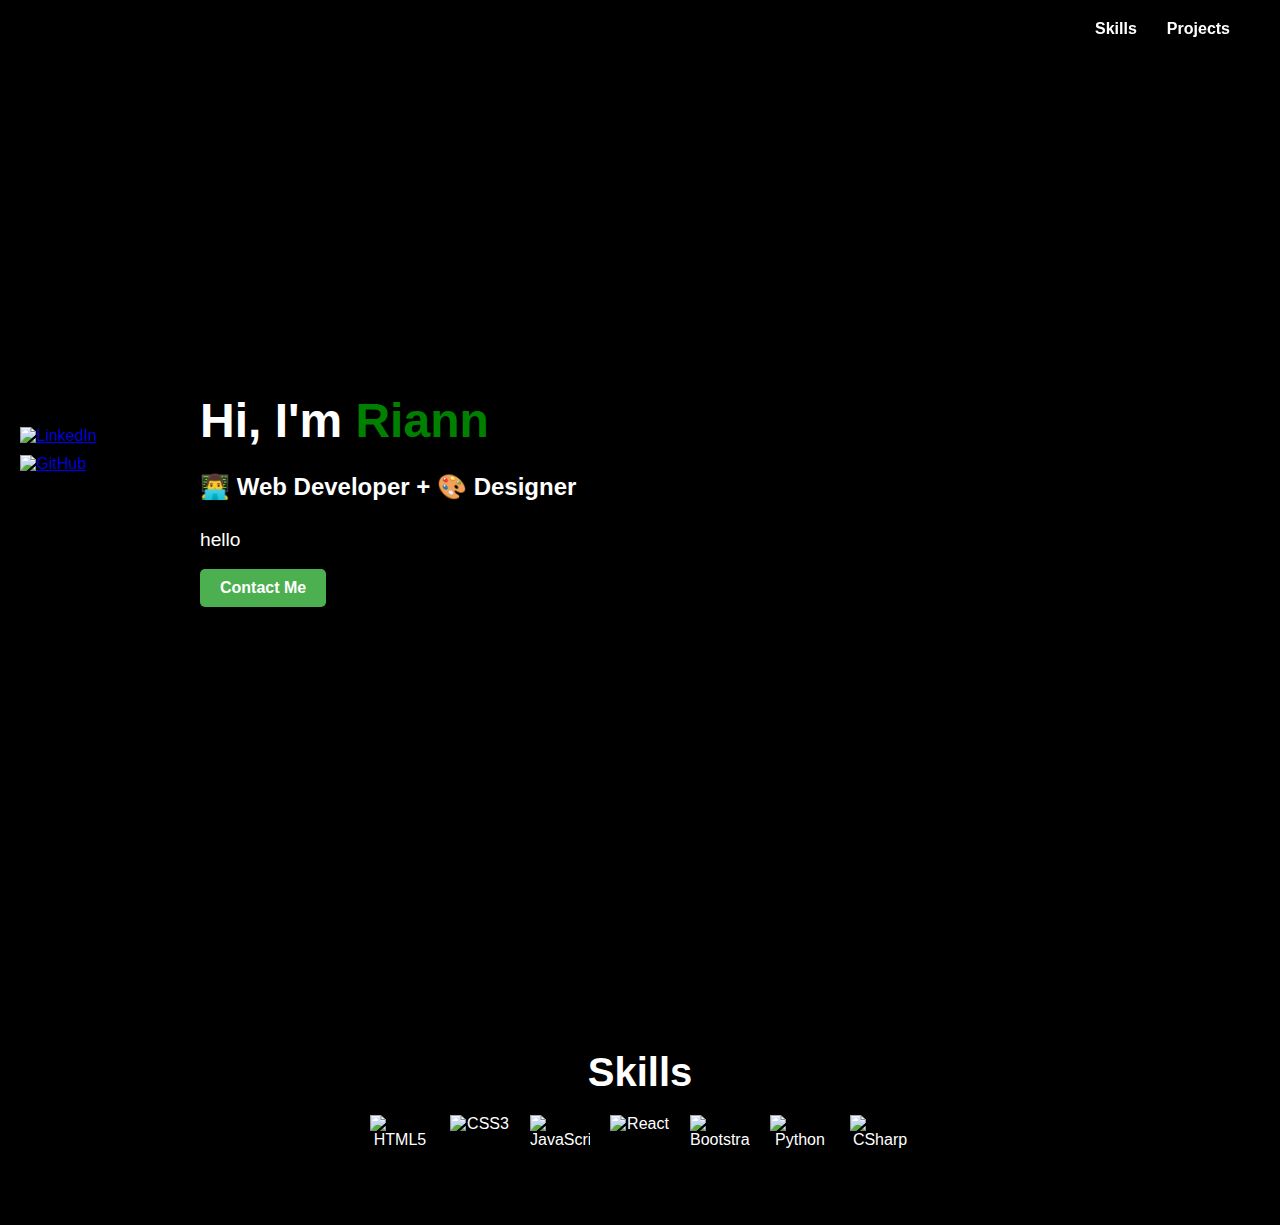
==== main.html @ 533e1f73 "firsr commit" ====
<!DOCTYPE html>
<html lang="en">
<head>
    <meta charset="UTF-8">
    <meta name="viewport" content="width=device-width, initial-scale=1.0">
    <title>Riann | Portfolio </title>
    <link rel="stylesheet" href="stylesport.css">
</head>
<body>
    <nav>
        <a href="#skills">Skills</a>
        <a href="#projects">Projects</a>
    </nav>

    <div class="social-icons">
        <a href="https://www.linkedin.com" target="_blank">
            <img src="https://icongr.am/devicon/linkedin-plain.svg?size=128&color=E8ECD7" alt="LinkedIn">
        </a>
        <a href="https://www.github.com" target="_blank">
            <img src="https://icongr.am/devicon/github-original.svg?size=128&color=E8ECD7" alt="GitHub">
        </a>
    </div>

    <div class="container">
        <h1>Hi, I'm <span id="user-name">Riann</span></h1>
        <h2 id="user-role">👨‍💻 Web Developer + 🎨 Designer</h2>
        <p id="user-intro">hello</p>
        <div class="buttons">
            <a href="#contact-section" class="btn">Contact Me</a>
        </div>
    </div>

    <div class="skills" id="skills">
        <h2>Skills</h2>
        <div class="skills-grid">
            <img src="https://cdn.jsdelivr.net/gh/devicons/devicon/icons/html5/html5-original.svg" alt="HTML5">
            <img src="https://cdn.jsdelivr.net/gh/devicons/devicon/icons/css3/css3-original.svg" alt="CSS3">
            <img src="https://cdn.jsdelivr.net/gh/devicons/devicon/icons/javascript/javascript-original.svg" alt="JavaScript">
            <img src="https://cdn.jsdelivr.net/gh/devicons/devicon/icons/react/react-original.svg" alt="React">
            <img src="https://icongr.am/devicon/php-original.svg?size=128&color=currentColor" alt="Bootstrap">
            <img src="https://cdn.jsdelivr.net/gh/devicons/devicon/icons/python/python-original.svg" alt="Python">
            <img src="https://icongr.am/devicon/csharp-original.svg?size=128&color=currentColor" alt="CSharp">
        </div>
    </div>

    <script src="script.js"></script>
</body>
</html>
---- stylesport.css ----
/* Global Styles */
* {
    margin: 0;
    padding: 0;
    box-sizing: border-box;
    font-family: 'Poppins', sans-serif;
}

body {
    background-color: #000;
    color: #fff;
    background-image: url('background-stars.png'); /* Optional starry background */
    background-size: cover;
    background-position: center;
    background-attachment: fixed;
}

.social-icons {
    position: fixed;
    top: 50%;
    left: 20px;
    transform: translateY(-50%);
    display: flex;
    flex-direction: column;
    gap: 10px;
}

.social-icons a img {
    width: 40px;
    height: 40px;
    transition: transform 0.3s ease, color 0.3s ease;
}

.social-icons a img:hover {
    transform: scale(1.2);
}

.container {
    display: flex;
    flex-direction: column; /* Align children vertically */
    align-items: flex-start; /* Align all content to the left */
    justify-content: center; /* Center vertically within the viewport */
    height: 100vh;
    padding: 0 50px;
    padding-left: 200px; /* Additional padding on the left */
    padding-top: 50px; /* Add slight top padding */
    gap: 15px; /* Adds spacing between child elements */
}

.intro h1,
.intro h2,
.intro p {
    margin: 0;
    text-align: left; /* Align text to the left */
}

.intro h1 {
    font-size: 3rem;
    margin-bottom: 10px;
}

.intro h2 {
    font-size: 2rem;
    margin-bottom: 15px;
}

.intro p {
    font-size: 1.2rem;
    margin-bottom: 20px;
}

/* Button styles */
.btn {
    display: inline-block;
    padding: 10px 20px;
    font-size: 1rem;
    font-weight: bold;
    color: #fff;
    background-color: #4caf50;
    border: none;
    text-decoration: none;
    border-radius: 5px;
    transition: background-color 0.3s ease;
}

.btn:hover {
    background-color: #45a049;
}

nav {
    width: 100%;
    padding: 20px 50px;
    position: fixed;
    top: 0;
    left: 0;
    display: flex;
    justify-content: flex-end;
    background-color: rgba(0, 0, 0, 0.6);
    backdrop-filter: blur(10px);
}

nav a {
    color: #fff;
    margin-left: 30px;
    text-decoration: none;
    font-weight: 600;
    transition: color 0.3s ease;
}

nav a:hover {
    color: #00f7ff;
}

.container {
    padding-top: 100px; /* Adjust the top padding */
    text-align: left; /* Ensures left alignment */
}

.container h1 {
    font-size: 3rem;
    font-weight: 700;
}

.container h2 {
    font-size: 2rem;
    font-weight: 600;
}
#user-name {
    color: green;
}

#user-intro {
    font-size: 1.2rem;
    margin-top: 10px; /* Adjust spacing between h2 and p */
    line-height: 1.5;
    text-align: left;
    max-width: 600px;
}
#user-role {
    font-size: 1.5rem;
    margin-top: 10px;
    font-weight: 600;
}


.icons {
    margin-top: 20px;
    text-align: left; /* Ensures left alignment */
}

.icons a {
    margin: 0 10px;
    font-size: 1.5rem;
    color: #fff;
    text-decoration: none;
    transition: transform 0.3s ease, color 0.3s ease;
}

.icons a:hover {
    color: #00f7ff;
    transform: scale(1.2);
}

/* Skills Section */
.skills {
    margin-top: 100px;
    padding: 50px 0;
    text-align: center;
}

.skills h2 {
    font-size: 2.5rem;
    margin-bottom: 20px;
    font-weight: 700;
}

.skills-grid {
    display: flex;
    justify-content: center;
    flex-wrap: wrap;
    gap: 20px;
}

.skills-grid img {
    width: 60px;
    height: 60px;
    transition: transform 0.3s ease;
}

.skills-grid img:hover {
    transform: scale(1.2);
}

/* Responsive Design */
@media (max-width: 768px) {
    .container h1 {
        font-size: 2.5rem;
    }

    .skills-grid img {
        width: 50px;
        height: 50px;
    }
}
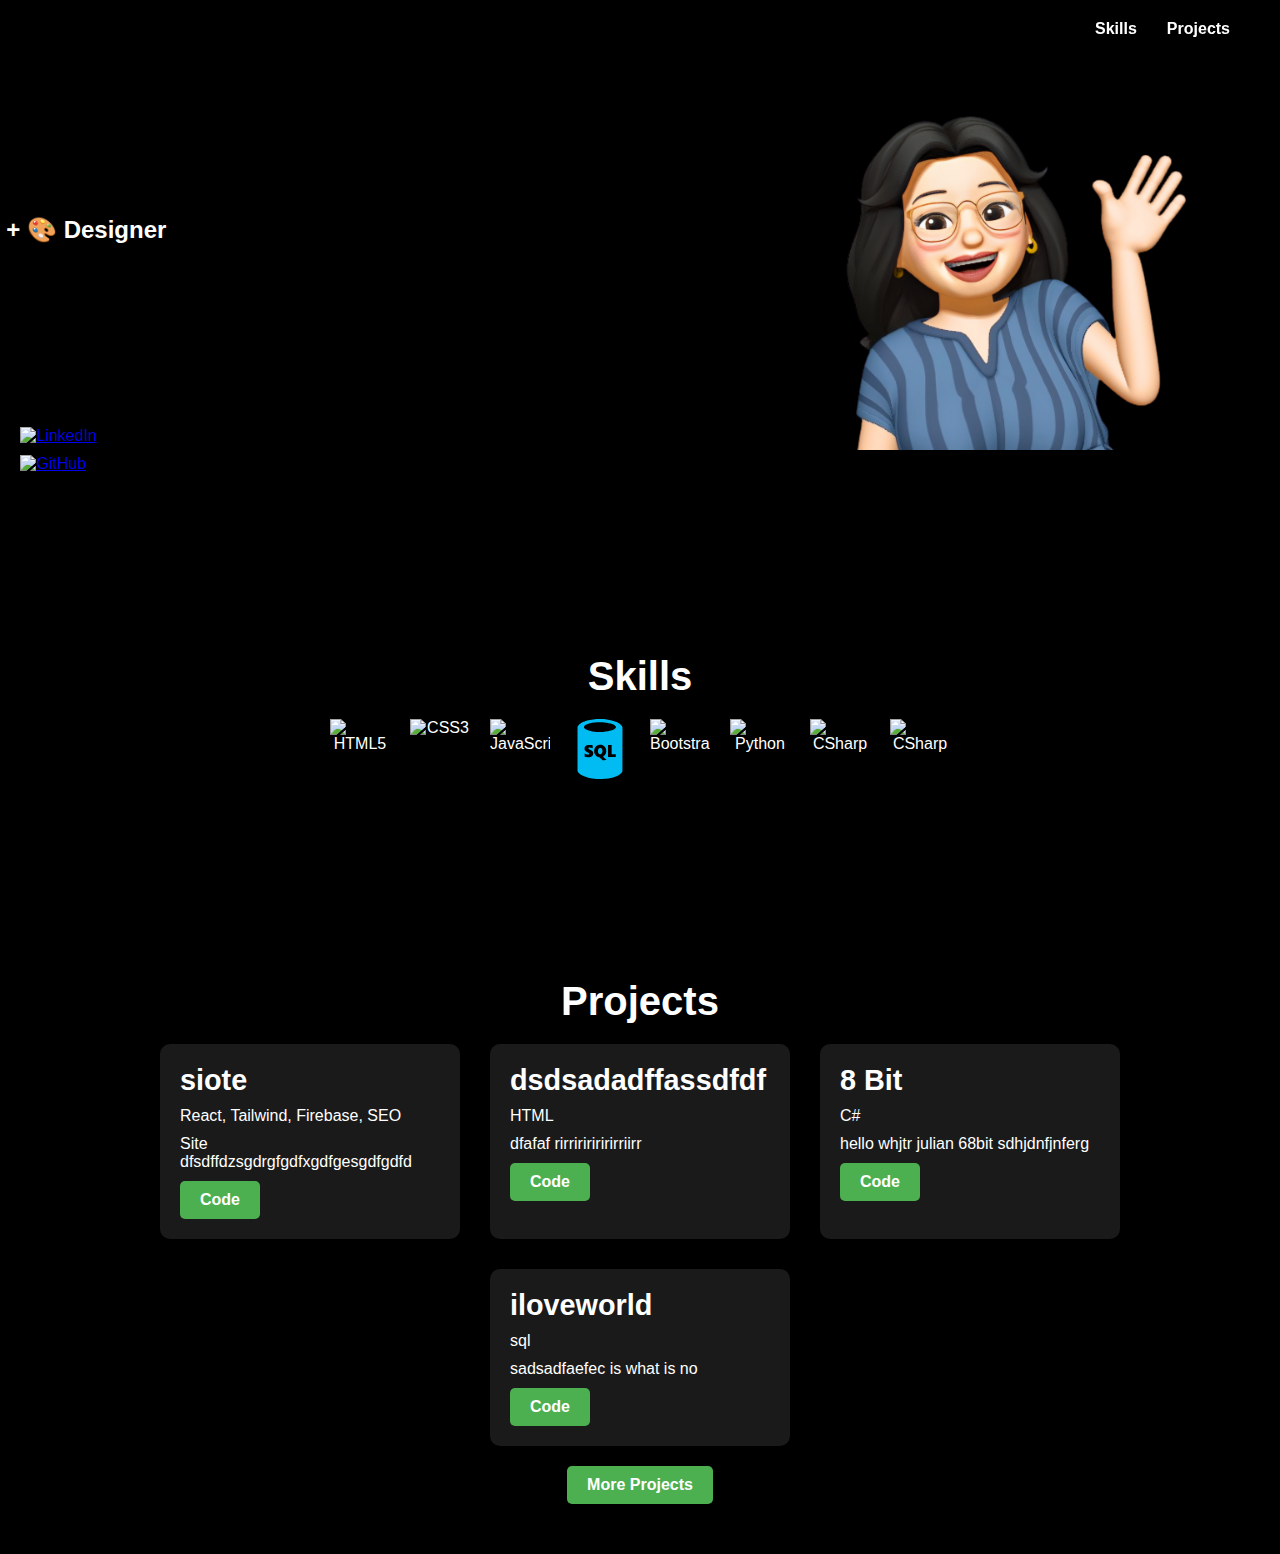
==== commit 083b2152: "ha" ====
--- a/main.html
+++ b/main.html
@@ -3,7 +3,7 @@
 <head>
     <meta charset="UTF-8">
     <meta name="viewport" content="width=device-width, initial-scale=1.0">
-    <title>Riann | Portfolio </title>
+    <title>Riann | Portfolio</title>
     <link rel="stylesheet" href="stylesport.css">
 </head>
 <body>
@@ -21,12 +21,17 @@
         </a>
     </div>
 
-    <div class="container">
-        <h1>Hi, I'm <span id="user-name">Riann</span></h1>
-        <h2 id="user-role">👨‍💻 Web Developer + 🎨 Designer</h2>
-        <p id="user-intro">hello</p>
-        <div class="buttons">
-            <a href="#contact-section" class="btn">Contact Me</a>
+    <div class="main-content">
+        <div class="container">
+            <h1>Hi, I'm <span id="user-name">Riann</span></h1>
+            <h2 id="user-role">👨‍💻 Web Developer + 🎨 Designer</h2>
+            <p id="user-intro">hello</p>
+            <div class="buttons">
+                <a href="#contact-section" class="btn">Contact Me</a>
+            </div>
+        </div>
+        <div class="image-wrapper">
+            <img src="memoji.png" alt="Profile Image">
         </div>
     </div>
 
@@ -36,10 +41,58 @@
             <img src="https://cdn.jsdelivr.net/gh/devicons/devicon/icons/html5/html5-original.svg" alt="HTML5">
             <img src="https://cdn.jsdelivr.net/gh/devicons/devicon/icons/css3/css3-original.svg" alt="CSS3">
             <img src="https://cdn.jsdelivr.net/gh/devicons/devicon/icons/javascript/javascript-original.svg" alt="JavaScript">
-            <img src="https://cdn.jsdelivr.net/gh/devicons/devicon/icons/react/react-original.svg" alt="React">
+            <img src="sql-database-generic-svgrepo-com.svg" alt="sql">
             <img src="https://icongr.am/devicon/php-original.svg?size=128&color=currentColor" alt="Bootstrap">
             <img src="https://cdn.jsdelivr.net/gh/devicons/devicon/icons/python/python-original.svg" alt="Python">
             <img src="https://icongr.am/devicon/csharp-original.svg?size=128&color=currentColor" alt="CSharp">
+            <img src="https://icongr.am/devicon/cplusplus-original.svg?size=128&color=currentColor" alt="CSharp">
+        </div>
+    </div>
+
+    <div class="projects" id="projects">
+        <h2>Projects</h2>
+        <div class="projects-grid">
+            <div class="project-card">
+                <h3>siote</h3>
+                <p>React, Tailwind, Firebase, SEO</p>
+                <p>Site dfsdffdzsgdrgfgdfxgdfgesgdfgdfd</p>
+                <div class="project-buttons">
+                    <a href="#" class="btn">Code</a>
+                </div>
+
+            </div>
+
+            <div class="project-card">
+                <h3>dsdsadadffassdfdf</h3>
+                <p>HTML</p>
+                <p>dfafaf rirriririririrriirr</p>
+                <div class="project-buttons">
+                   
+                    <a href="#" class="btn">Code</a>
+                </div>
+            </div>
+
+            <div class="project-card">
+                <h3>8 Bit</h3>
+                <p>C#</p>
+                <p>hello whjtr julian 68bit sdhjdnfjnferg</p>
+                <div class="project-buttons">
+                    
+                    <a href="#" class="btn">Code</a>
+                </div>
+            </div>
+            <div class="project-card">
+                <h3>iloveworld</h3>
+                <p>sql</p>
+                <p>sadsadfaefec is what is no</p>
+                <div class="project-buttons">
+                    
+                    <a href="#" class="btn">Code</a>
+                </div>
+            </div>
+        </div>
+        <div class="more-projects">
+            <a href="#" class="btn">More Projects</a>
         </div>
     </div>
 
--- a/stylesport.css
+++ b/stylesport.css
@@ -35,39 +35,37 @@
     transform: scale(1.2);
 }
 
+.main-content {
+    display: flex;
+    align-items: center; /* Aligns items vertically */
+    justify-content: space-between; /* Adds space between the container and image */
+    padding: 50px;
+    max-width: 1200px;
+    margin: 0 auto; /* Centers the content on the page */
+}
+
 .container {
     display: flex;
     flex-direction: column; /* Align children vertically */
     align-items: flex-start; /* Align all content to the left */
-    justify-content: center; /* Center vertically within the viewport */
-    height: 100vh;
-    padding: 0 50px;
-    padding-left: 200px; /* Additional padding on the left */
-    padding-top: 50px; /* Add slight top padding */
+    justify-content: left; /* Center vertically within the viewport */
+    width: 60%; /* Increase the width of the container */
+    margin-left: -300px; /* Move the container slightly to the left */
+    text-align: left; /* Ensures left alignment */
     gap: 15px; /* Adds spacing between child elements */
 }
 
-.intro h1,
-.intro h2,
-.intro p {
-    margin: 0;
-    text-align: left; /* Align text to the left */
-}
-
 .intro h1 {
-    font-size: 3rem;
+    font-size: 11.5rem; /* Slightly increase font size */
     margin-bottom: 10px;
 }
 
 .intro h2 {
-    font-size: 2rem;
+    font-size: 1.2rem; /* Slightly increase font size */
     margin-bottom: 15px;
 }
 
-.intro p {
-    font-size: 1.2rem;
-    margin-bottom: 20px;
-}
+
 
 /* Button styles */
 .btn {
@@ -87,6 +85,12 @@
     background-color: #45a049;
 }
 
+.image-wrapper img {
+    max-width: 400px; /* Adjust the size of the image */
+    height: auto; /* Maintain aspect ratio */
+    border-radius: 10px; /* Optional: Add rounded corners */
+}
+
 nav {
     width: 100%;
     padding: 20px 50px;
@@ -111,20 +115,6 @@
     color: #00f7ff;
 }
 
-.container {
-    padding-top: 100px; /* Adjust the top padding */
-    text-align: left; /* Ensures left alignment */
-}
-
-.container h1 {
-    font-size: 3rem;
-    font-weight: 700;
-}
-
-.container h2 {
-    font-size: 2rem;
-    font-weight: 600;
-}
 #user-name {
     color: green;
 }
@@ -133,19 +123,17 @@
     font-size: 1.2rem;
     margin-top: 10px; /* Adjust spacing between h2 and p */
     line-height: 1.5;
-    text-align: left;
     max-width: 600px;
 }
+
 #user-role {
     font-size: 1.5rem;
     margin-top: 10px;
     font-weight: 600;
 }
 
-
 .icons {
     margin-top: 20px;
-    text-align: left; /* Ensures left alignment */
 }
 
 .icons a {
@@ -191,14 +179,83 @@
     transform: scale(1.2);
 }
 
+/* Projects Section */ 
+.projects { 
+    margin-top: 100px; 
+    padding: 50px 0; 
+    text-align: center;
+ } 
+
+ .projects h2 { 
+    font-size: 2.5rem; 
+    margin-bottom: 20px; 
+    font-weight: 700; 
+} 
+
+.projects-grid {
+    display: flex; 
+    flex-wrap: wrap;
+    justify-content: center;
+    gap: 30px;
+ } 
+
+ .project-card { 
+    background-color: #1a1a1a; 
+    border-radius: 10px; 
+    padding: 20px;
+    width: 300px;
+    text-align: left; 
+    box-shadow: 0 4px 8px rgba(0, 0, 0, 0.2); 
+    transition: transform 0.3s ease; 
+} 
+
+.project-card:hover { 
+    transform: translateY(-10px); 
+} 
+
+.project-card h3 { 
+    font-size: 1.8rem; 
+    margin-bottom: 10px; 
+    color: #green; 
+} 
+.project-card p { 
+    font-size: 1rem; 
+    margin-bottom: 10px; 
+} 
+
+.project-buttons { 
+    display: flex; 
+    justify-content: 
+    space-between; 
+    gap: 10px; 
+} 
+.more-projects { 
+    margin-top: 20px;
+    text-align: center; 
+} 
+
 /* Responsive Design */
-@media (max-width: 768px) {
-    .container h1 {
-        font-size: 2.5rem;
-    }
-
-    .skills-grid img {
-        width: 50px;
-        height: 50px;
-    }
-}
+ @media (max-width: 768px) { 
+    .main-content { 
+        flex-direction: column; /* Stack elements vertically on smaller screens */ 
+        align-items: center; /* Center align for better presentation */
+     } 
+
+     .container { 
+        width: 80%; /* Adjust width for smaller screens */ 
+        height: auto; /* Adjust height for better presentation */
+        margin-left: 0; /* Adjust left margin */
+     } 
+
+     .image-wrapper img { 
+         max-width: 200px; /* Adjust size of image on smaller screens */
+     } 
+
+    .projects-grid { 
+        flex-direction: column; /* Stack projects vertically on smaller screens */ 
+        align-items: center; /* Center align projects */
+    } 
+    .project-card { 
+        width: 100%;
+     }
+}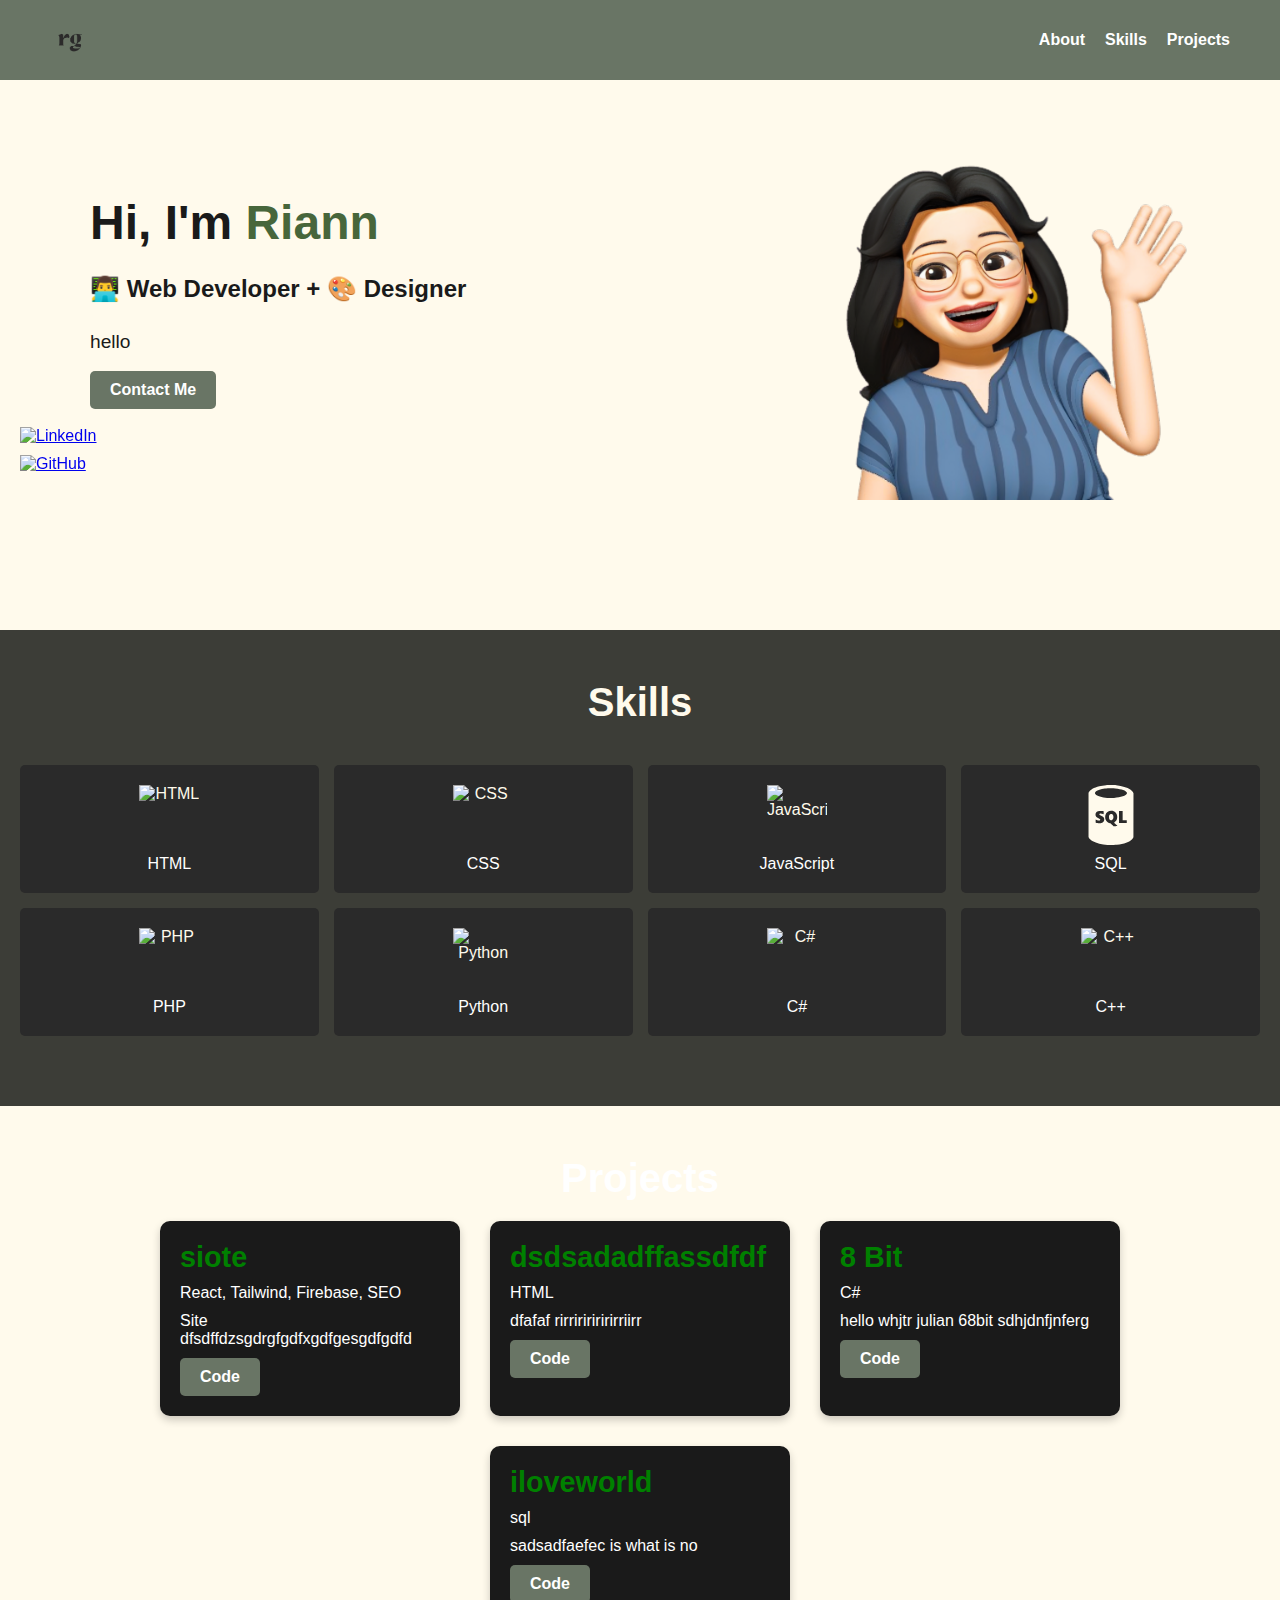
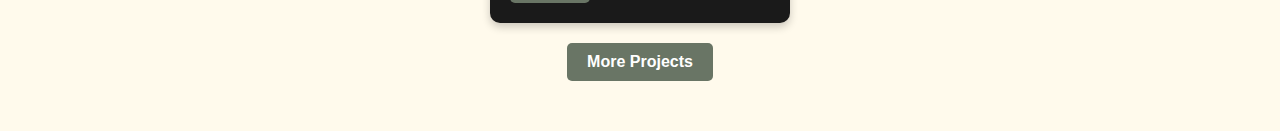
==== commit 36528527: "revised" ====
--- a/main.html
+++ b/main.html
@@ -8,10 +8,16 @@
 </head>
 <body>
     <nav>
-        <a href="#skills">Skills</a>
-        <a href="#projects">Projects</a>
+        <div class="nav-left">
+            <img src="rg.png" alt="Logo" class="nav-logo">
+        </div>
+        <div class="nav-right">
+            <a href="#about-me">About</a>
+            <a href="#skills">Skills</a>
+            <a href="#projects">Projects</a>
+        </div>
     </nav>
-
+    
     <div class="social-icons">
         <a href="https://www.linkedin.com" target="_blank">
             <img src="https://icongr.am/devicon/linkedin-plain.svg?size=128&color=E8ECD7" alt="LinkedIn">
@@ -21,33 +27,62 @@
         </a>
     </div>
 
-    <div class="main-content">
-        <div class="container">
-            <h1>Hi, I'm <span id="user-name">Riann</span></h1>
-            <h2 id="user-role">👨‍💻 Web Developer + 🎨 Designer</h2>
-            <p id="user-intro">hello</p>
-            <div class="buttons">
-                <a href="#contact-section" class="btn">Contact Me</a>
+    <div class="about-me" id="about-me">
+        <div class="main-content">
+            <div class="container">
+                <h1>Hi, I'm <span id="user-name">Riann</span></h1>
+                <h2 id="user-role">👨‍💻 Web Developer + 🎨 Designer</h2>
+                <p id="user-intro">hello</p>
+                <div class="buttons">
+                    <a href="#contact-section" class="btn">Contact Me</a>
+                </div>
             </div>
-        </div>
-        <div class="image-wrapper">
-            <img src="memoji.png" alt="Profile Image">
+            <div class="image-wrapper">
+                <img src="memoji.png" alt="Profile Image">
+            </div>
         </div>
     </div>
 
     <div class="skills" id="skills">
         <h2>Skills</h2>
         <div class="skills-grid">
-            <img src="https://cdn.jsdelivr.net/gh/devicons/devicon/icons/html5/html5-original.svg" alt="HTML5">
-            <img src="https://cdn.jsdelivr.net/gh/devicons/devicon/icons/css3/css3-original.svg" alt="CSS3">
-            <img src="https://cdn.jsdelivr.net/gh/devicons/devicon/icons/javascript/javascript-original.svg" alt="JavaScript">
-            <img src="sql-database-generic-svgrepo-com.svg" alt="sql">
-            <img src="https://icongr.am/devicon/php-original.svg?size=128&color=currentColor" alt="Bootstrap">
-            <img src="https://cdn.jsdelivr.net/gh/devicons/devicon/icons/python/python-original.svg" alt="Python">
-            <img src="https://icongr.am/devicon/csharp-original.svg?size=128&color=currentColor" alt="CSharp">
-            <img src="https://icongr.am/devicon/cplusplus-original.svg?size=128&color=currentColor" alt="CSharp">
+            <div>
+                <img src="https://icongr.am/devicon/html5-plain.svg?size=128&color=fffaec
+
+                " alt="HTML">
+                <p>HTML</p>
+            </div>
+            <div>
+                <img src="https://icongr.am/devicon/css3-plain.svg?size=128&color=fffaec" alt="CSS">
+                <p>CSS</p>
+            </div>
+            <div>
+                <img src="https://icongr.am/devicon/javascript-plain.svg?size=128&color=fffaec" alt="JavaScript">
+                <p>JavaScript</p>
+            </div>
+            <div>
+                <img src="sql.svg" alt="SQL">
+                <p>SQL</p>
+            </div>
+            <div>
+                <img src="https://icongr.am/devicon/php-plain.svg?size=128&color=fffaec" alt="PHP">
+                <p>PHP</p>
+            </div>
+            <div>
+                <img src="https://icongr.am/devicon/python-plain.svg?size=128&color=fffaec" alt="Python">
+                <p>Python</p>
+            </div>
+            <div>
+                <img src="https://icongr.am/devicon/csharp-plain.svg?size=128&color=fffaec" alt="C#">
+                <p>C#</p>
+            </div>
+            <div>
+                <img src="https://icongr.am/devicon/cplusplus-line.svg?size=128&color=fffaec" alt="C++">
+                <p>C++</p>
+            </div>
         </div>
     </div>
+    
 
     <div class="projects" id="projects">
         <h2>Projects</h2>
@@ -59,7 +94,6 @@
                 <div class="project-buttons">
                     <a href="#" class="btn">Code</a>
                 </div>
-
             </div>
 
             <div class="project-card">
@@ -67,7 +101,6 @@
                 <p>HTML</p>
                 <p>dfafaf rirriririririrriirr</p>
                 <div class="project-buttons">
-                   
                     <a href="#" class="btn">Code</a>
                 </div>
             </div>
@@ -77,7 +110,6 @@
                 <p>C#</p>
                 <p>hello whjtr julian 68bit sdhjdnfjnferg</p>
                 <div class="project-buttons">
-                    
                     <a href="#" class="btn">Code</a>
                 </div>
             </div>
@@ -86,7 +118,6 @@
                 <p>sql</p>
                 <p>sadsadfaefec is what is no</p>
                 <div class="project-buttons">
-                    
                     <a href="#" class="btn">Code</a>
                 </div>
             </div>
--- a/stylesport.css
+++ b/stylesport.css
@@ -7,9 +7,7 @@
 }
 
 body {
-    background-color: #000;
     color: #fff;
-    background-image: url('background-stars.png'); /* Optional starry background */
     background-size: cover;
     background-position: center;
     background-attachment: fixed;
@@ -25,6 +23,8 @@
     gap: 10px;
 }
 
+
+
 .social-icons a img {
     width: 40px;
     height: 40px;
@@ -50,19 +50,10 @@
     align-items: flex-start; /* Align all content to the left */
     justify-content: left; /* Center vertically within the viewport */
     width: 60%; /* Increase the width of the container */
-    margin-left: -300px; /* Move the container slightly to the left */
+    margin-left: px; /* Move the container slightly to the left */
+    
     text-align: left; /* Ensures left alignment */
     gap: 15px; /* Adds spacing between child elements */
-}
-
-.intro h1 {
-    font-size: 11.5rem; /* Slightly increase font size */
-    margin-bottom: 10px;
-}
-
-.intro h2 {
-    font-size: 1.2rem; /* Slightly increase font size */
-    margin-bottom: 15px;
 }
 
 
@@ -74,7 +65,7 @@
     font-size: 1rem;
     font-weight: bold;
     color: #fff;
-    background-color: #4caf50;
+    background-color: #697565;
     border: none;
     text-decoration: none;
     border-radius: 5px;
@@ -82,7 +73,7 @@
 }
 
 .btn:hover {
-    background-color: #45a049;
+    background-color: #697565;
 }
 
 .image-wrapper img {
@@ -98,15 +89,31 @@
     top: 0;
     left: 0;
     display: flex;
-    justify-content: flex-end;
-    background-color: rgba(0, 0, 0, 0.6);
-    backdrop-filter: blur(10px);
+    align-items: center; /* Center align items vertically */
+    justify-content: space-between; /* Space between logo and links */
+    background-color: #697565;
+    backdrop-filter: blur(50px);
+}
+
+.nav-left {
+    display: flex;
+    align-items: center;
+}
+
+.nav-logo {
+    width: 40px; 
+    height: auto; 
+}
+
+.nav-right {
+    display: flex;
+    align-items: center; 
 }
 
 nav a {
     color: #fff;
-    margin-left: 30px;
     text-decoration: none;
+    margin-left: 20px; 
     font-weight: 600;
     transition: color 0.3s ease;
 }
@@ -115,21 +122,32 @@
     color: #00f7ff;
 }
 
+/* aboout section */
+.container h1 {
+    font-size: 3rem;
+    color: #1a1a1a;
+}
 #user-name {
-    color: green;
+    color: #47663B;
+    font-size: 3rem;
+
 }
 
 #user-intro {
     font-size: 1.2rem;
-    margin-top: 10px; /* Adjust spacing between h2 and p */
+    margin-top: 10px; 
     line-height: 1.5;
     max-width: 600px;
+    color: #1a1a1a;
+
 }
 
 #user-role {
     font-size: 1.5rem;
     margin-top: 10px;
     font-weight: 600;
+    color: #1a1a1a;
+
 }
 
 .icons {
@@ -149,11 +167,20 @@
     transform: scale(1.2);
 }
 
+/* About Me Section */
+.about-me {
+    background-color: #FFFAEC; 
+    padding: 50px 0;
+    min-height: 70vh;
+}
+
 /* Skills Section */
+
 .skills {
-    margin-top: 100px;
+    background-color: #3C3D37; /* Background color */
     padding: 50px 0;
     text-align: center;
+    color: #FFFAEC; /* White text color */
 }
 
 .skills h2 {
@@ -163,99 +190,124 @@
 }
 
 .skills-grid {
-    display: flex;
-    justify-content: center;
+    display: grid;
+    grid-template-columns: repeat(4, 1fr); /* 4 skills per row */
+    gap: 15px; /* Adjusted spacing between grid items */
+    padding: 20px; /* Ensures some padding around the grid container */
+    justify-content: center; /* Center items horizontally within grid cells */
+    align-items: center; /* Center items vertically within grid cells */
     flex-wrap: wrap;
-    gap: 20px;
+}
+
+
+  
+
+.skills-grid div {
+    background-color: #2a2a2a; /* Rectangular box background color */
+    padding: 20px; /* Padding inside the box */
+    border-radius: 5px; /* Slightly rounded corners */
+    display: flex;
+    flex-direction: column;
+    align-items: center;
+    
 }
 
 .skills-grid img {
     width: 60px;
     height: 60px;
-    transition: transform 0.3s ease;
-}
-
-.skills-grid img:hover {
-    transform: scale(1.2);
-}
+    margin-bottom: 10px; /* Space between icon and label */
+}
+
+.skills-grid p {
+    font-size: 1rem;
+    color: #fff; /* White text color */
+    margin: 0;
+}
+
+
+
+ 
 
 /* Projects Section */ 
-.projects { 
-    margin-top: 100px; 
-    padding: 50px 0; 
+.projects {
+    background-color: #FFFAEC; /* Light pink */
+ 
+    padding: 50px 0;
     text-align: center;
- } 
-
- .projects h2 { 
-    font-size: 2.5rem; 
-    margin-bottom: 20px; 
-    font-weight: 700; 
-} 
+}
+
+.projects h2 {
+    font-size: 2.5rem;
+    margin-bottom: 20px;
+    font-weight: 700;
+}
 
 .projects-grid {
-    display: flex; 
+    display: flex;
     flex-wrap: wrap;
     justify-content: center;
     gap: 30px;
- } 
-
- .project-card { 
-    background-color: #1a1a1a; 
-    border-radius: 10px; 
+}
+
+.project-card {
+    background-color: #1a1a1a;
+    border-radius: 10px;
     padding: 20px;
     width: 300px;
-    text-align: left; 
-    box-shadow: 0 4px 8px rgba(0, 0, 0, 0.2); 
-    transition: transform 0.3s ease; 
-} 
-
-.project-card:hover { 
-    transform: translateY(-10px); 
-} 
-
-.project-card h3 { 
-    font-size: 1.8rem; 
-    margin-bottom: 10px; 
-    color: #green; 
-} 
-.project-card p { 
-    font-size: 1rem; 
-    margin-bottom: 10px; 
-} 
-
-.project-buttons { 
-    display: flex; 
-    justify-content: 
-    space-between; 
-    gap: 10px; 
-} 
-.more-projects { 
+    text-align: left;
+    box-shadow: 0 4px 8px rgba(0, 0, 0, 0.2);
+    transition: transform 0.3s ease;
+}
+
+.project-card:hover {
+    transform: translateY(-10px);
+}
+
+.project-card h3 {
+    font-size: 1.8rem;
+    margin-bottom: 10px;
+    color: green;
+}
+
+.project-card p {
+    font-size: 1rem;
+    margin-bottom: 10px;
+}
+
+.project-buttons {
+    display: flex;
+    justify-content: space-between;
+    gap: 10px;
+}
+
+.more-projects {
     margin-top: 20px;
-    text-align: center; 
-} 
+    text-align: center;
+}
 
 /* Responsive Design */
- @media (max-width: 768px) { 
-    .main-content { 
-        flex-direction: column; /* Stack elements vertically on smaller screens */ 
+@media (max-width: 768px) {
+    .main-content {
+        flex-direction: column; /* Stack elements vertically on smaller screens */
         align-items: center; /* Center align for better presentation */
-     } 
-
-     .container { 
-        width: 80%; /* Adjust width for smaller screens */ 
+    }
+
+    .container {
+        width: 80%; /* Adjust width for smaller screens */
         height: auto; /* Adjust height for better presentation */
         margin-left: 0; /* Adjust left margin */
-     } 
-
-     .image-wrapper img { 
-         max-width: 200px; /* Adjust size of image on smaller screens */
-     } 
-
-    .projects-grid { 
-        flex-direction: column; /* Stack projects vertically on smaller screens */ 
+    }
+
+    .image-wrapper img {
+        max-width: 200px; /* Adjust size of image on smaller screens */
+    }
+
+    .projects-grid {
+        flex-direction: column; /* Stack projects vertically on smaller screens */
         align-items: center; /* Center align projects */
-    } 
-    .project-card { 
+    }
+
+    .project-card {
         width: 100%;
-     }
-}+    }
+}
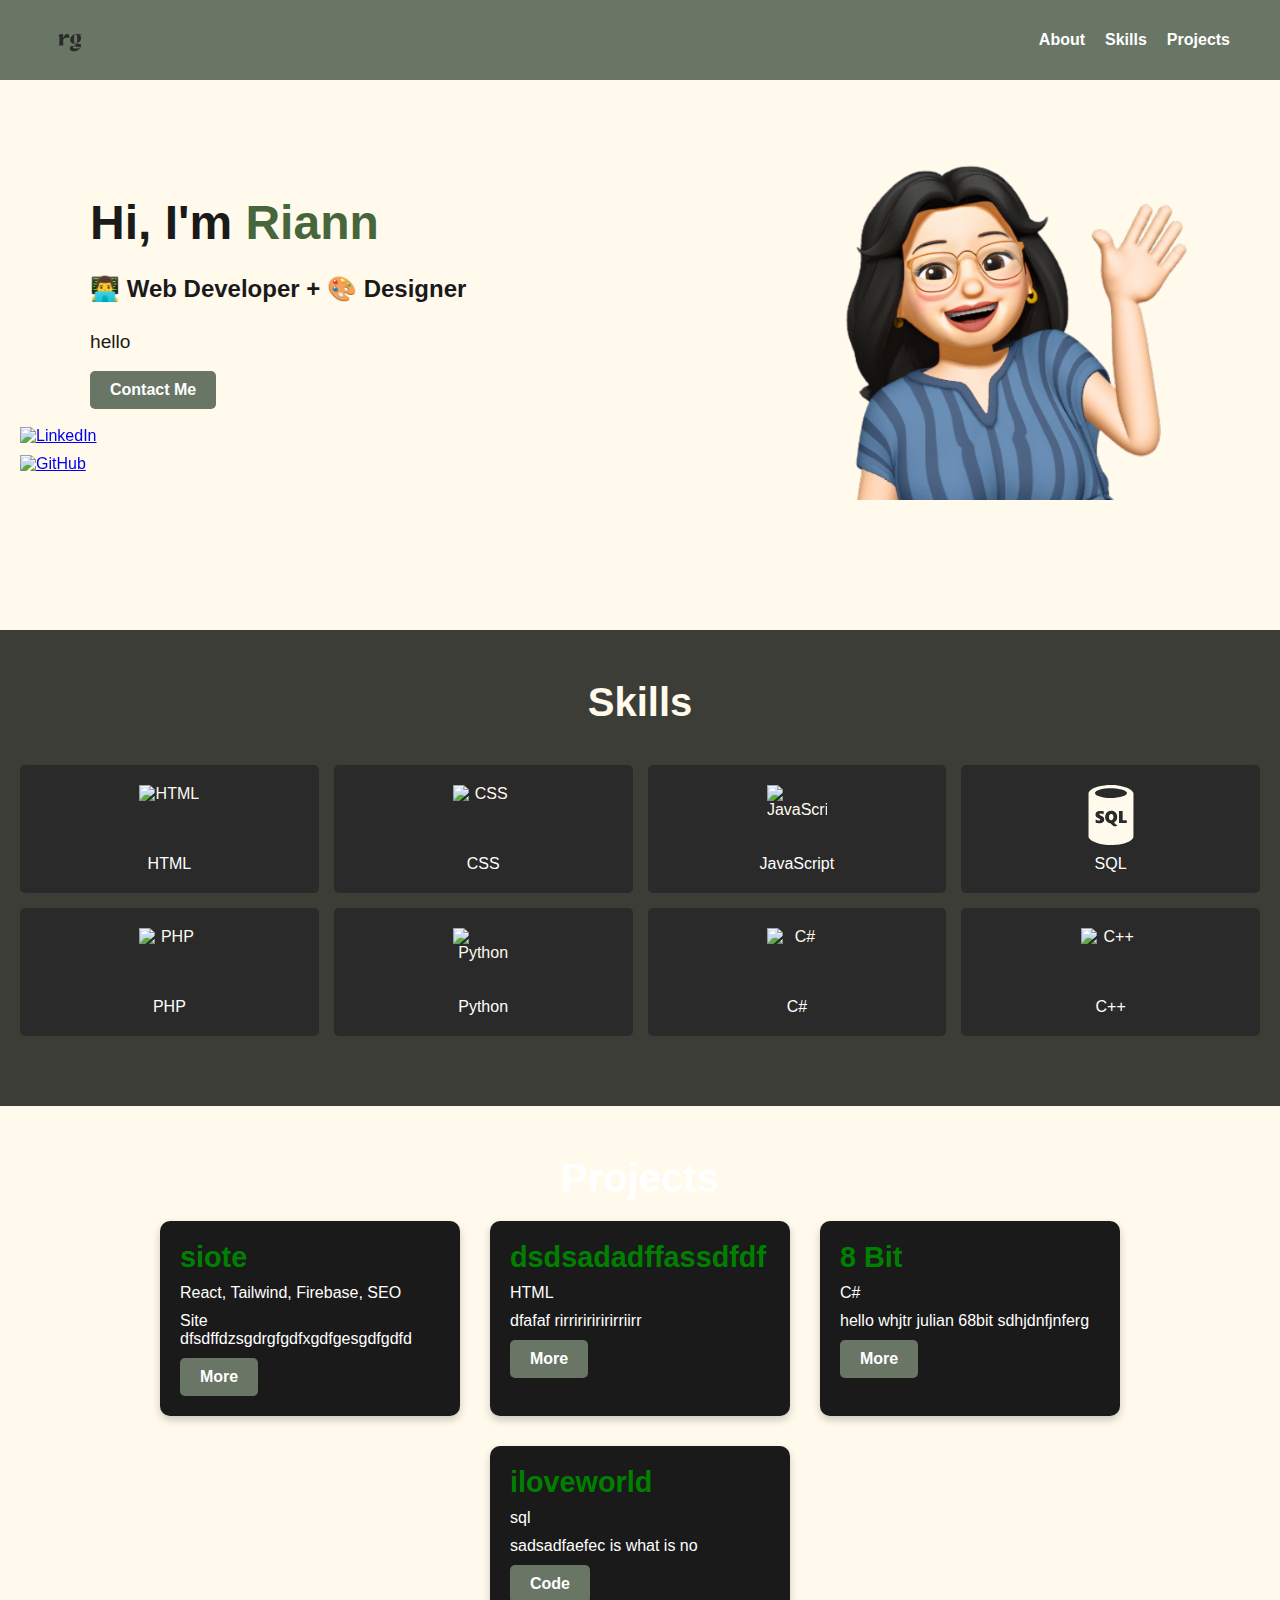
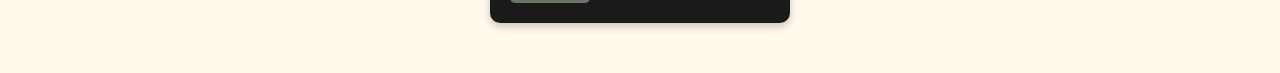
==== commit ca6a28fa: "project ongoing" ====
--- a/main.html
+++ b/main.html
@@ -87,33 +87,34 @@
     <div class="projects" id="projects">
         <h2>Projects</h2>
         <div class="projects-grid">
-            <div class="project-card">
+            <div class="project-card" data-modal="modal-siote">
                 <h3>siote</h3>
                 <p>React, Tailwind, Firebase, SEO</p>
                 <p>Site dfsdffdzsgdrgfgdfxgdfgesgdfgdfd</p>
                 <div class="project-buttons">
-                    <a href="#" class="btn">Code</a>
-                </div>
-            </div>
-
-            <div class="project-card">
+                    <a href="#" class="btn">More</a>
+                </div>
+            </div>
+            
+            <div class="project-card" data-modal="modal-dsdsadadffassdfdf">
                 <h3>dsdsadadffassdfdf</h3>
                 <p>HTML</p>
                 <p>dfafaf rirriririririrriirr</p>
                 <div class="project-buttons">
-                    <a href="#" class="btn">Code</a>
-                </div>
-            </div>
-
-            <div class="project-card">
+                    <a href="#" class="btn">More</a>
+                </div>
+            </div>
+            
+            <div class="project-card" data-modal="modal-8bit">
                 <h3>8 Bit</h3>
                 <p>C#</p>
                 <p>hello whjtr julian 68bit sdhjdnfjnferg</p>
                 <div class="project-buttons">
-                    <a href="#" class="btn">Code</a>
-                </div>
-            </div>
-            <div class="project-card">
+                    <a href="#" class="btn">More</a>
+                </div>
+            </div>
+            
+            <div class="project-card" data-modal="modal-iloveworld">
                 <h3>iloveworld</h3>
                 <p>sql</p>
                 <p>sadsadfaefec is what is no</p>
@@ -121,11 +122,92 @@
                     <a href="#" class="btn">Code</a>
                 </div>
             </div>
-        </div>
-        <div class="more-projects">
-            <a href="#" class="btn">More Projects</a>
-        </div>
-    </div>
+
+<!-- Project Modals -->
+<div id="modal-siote" class="modal">
+    <div class="modal-content">
+        <span class="close" onclick="closeModal('modal-siote')">&times;</span>
+        <div class="modal-header">
+            <img src="petsrus login.png" alt="Main Image" class="modal-image" id="main-image-siote">
+            <div class="modal-text">
+                <h2>Point Of Sales PetsRUs Pet shop</h2>
+                <p>The Point of Sale (POS) System for PetsRUs Pet Shop is a user-friendly software solution designed to manage sales efficiently. 
+                    Tailored specifically for pet shops, it supports product categorization such as 
+                    pet food, toys, accessories, and processes transactions.</p>
+                <p>Tools Used: SQL, C#, LINQ</p>
+            </div>
+        </div>
+        <div class="modal-thumbnails">
+            <img src="petsrus login.png" alt="Thumbnail 1" class="thumbnail">
+            <img src="petsrushome.png" alt="Thumbnail 2" class="thumbnail">
+            <img src="petsruscart.png"alt ="Thumbnail 3" class="thumbnail">
+            <img src="petsruspay.png" alt="Thumbnail 4" class="thumbnail">
+        </div>
+    </div>
+</div>
+
+<div id="modal-dsdsadadffassdfdf" class="modal">
+    <div class="modal-content">
+        <span class="close" onclick="closeModal('modal-dsdsadadffassdfdf')">&times;</span>
+        <div class="modal-header">
+            <img src="main-image2.jpg" alt="Main Image" class="modal-image" id="main-image-dsdsadadffassdfdf">
+            <div class="modal-text">
+                <h2>dsdsadadffassdfdf</h2>
+                <p>Description of the dsdsadadffassdfdf project...</p>
+                <p>Tools Used: HTML</p>
+            </div>
+        </div>
+        <div class="modal-thumbnails">
+            <img src="thumbnail1.jpg" alt="Thumbnail 1" class="thumbnail">
+            <img src="thumbnail2.jpg" alt="Thumbnail 2" class="thumbnail">
+            <img src="thumbnail3.jpg" alt="Thumbnail 3" class="thumbnail">
+            <img src="thumbnail4.jpg" alt="Thumbnail 4" class="thumbnail">
+        </div>
+        <p>Extended description or additional details about the dsdsadadffassdfdf project...</p>
+    </div>
+</div>
+
+<div id="modal-8bit" class="modal">
+    <div class="modal-content">
+        <span class="close" onclick="closeModal('modal-8bit')">&times;</span>
+        <div class="modal-header">
+            <img src="main-image3.jpg" alt="Main Image" class="modal-image" id="main-image-8bit">
+            <div class="modal-text">
+                <h2>8 Bit</h2>
+                <p>Description of the 8 Bit project...</p>
+                <p>Tools Used: C#</p>
+            </div>
+        </div>
+        <div class="modal-thumbnails">
+            <img src="thumbnail1.jpg" alt="Thumbnail 1" class="thumbnail">
+            <img src="thumbnail2.jpg" alt="Thumbnail 2" class="thumbnail">
+            <img src="thumbnail3.jpg" alt="Thumbnail 3" class="thumbnail">
+            <img src="thumbnail4.jpg" alt="Thumbnail 4" class="thumbnail">
+        </div>
+        <p>Extended description or additional details about the 8 Bit project...</p>
+    </div>
+</div>
+
+<div id="modal-iloveworld" class="modal">
+    <div class="modal-content">
+        <span class="close" onclick="closeModal('modal-iloveworld')">&times;</span>
+        <div class="modal-header">
+            <img src="main-image4.jpg" alt="Main Image" class="modal-image" id="main-image-iloveworld">
+            <div class="modal-text">
+                <h2>iloveworld</h2>
+                <p>Description of the iloveworld project...</p>
+                <p>Tools Used: SQL</p>
+            </div>
+        </div>
+        <div class="modal-thumbnails">
+            <img src="thumbnail1.jpg" alt="Thumbnail 1" class="thumbnail">
+            <img src="thumbnail2.jpg" alt="Thumbnail 2" class="thumbnail">
+            <img src="thumbnail3.jpg" alt="Thumbnail 3" class="thumbnail">
+            <img src="thumbnail4.jpg" alt="Thumbnail 4" class="thumbnail">
+        </div>
+        <p>Extended description or additional details about the iloveworld project...</p>
+    </div>
+</div>
 
     <script src="script.js"></script>
 </body>
--- a/stylesport.css
+++ b/stylesport.css
@@ -1,4 +1,4 @@
-/* Global Styles */
+
 * {
     margin: 0;
     padding: 0;
@@ -37,23 +37,23 @@
 
 .main-content {
     display: flex;
-    align-items: center; /* Aligns items vertically */
-    justify-content: space-between; /* Adds space between the container and image */
+    align-items: center; 
+    justify-content: space-between; 
     padding: 50px;
     max-width: 1200px;
-    margin: 0 auto; /* Centers the content on the page */
+    margin: 0 auto; 
 }
 
 .container {
     display: flex;
-    flex-direction: column; /* Align children vertically */
-    align-items: flex-start; /* Align all content to the left */
-    justify-content: left; /* Center vertically within the viewport */
-    width: 60%; /* Increase the width of the container */
-    margin-left: px; /* Move the container slightly to the left */
+    flex-direction: column; 
+    align-items: flex-start;
+    justify-content: left; 
+    width: 60%; 
+   
     
-    text-align: left; /* Ensures left alignment */
-    gap: 15px; /* Adds spacing between child elements */
+    text-align: left; 
+    gap: 15px; 
 }
 
 
@@ -77,9 +77,9 @@
 }
 
 .image-wrapper img {
-    max-width: 400px; /* Adjust the size of the image */
-    height: auto; /* Maintain aspect ratio */
-    border-radius: 10px; /* Optional: Add rounded corners */
+    max-width: 400px; 
+    height: auto; 
+    border-radius: 10px;
 }
 
 nav {
@@ -89,8 +89,8 @@
     top: 0;
     left: 0;
     display: flex;
-    align-items: center; /* Center align items vertically */
-    justify-content: space-between; /* Space between logo and links */
+    align-items: center; 
+    justify-content: space-between; 
     background-color: #697565;
     backdrop-filter: blur(50px);
 }
@@ -177,10 +177,10 @@
 /* Skills Section */
 
 .skills {
-    background-color: #3C3D37; /* Background color */
+    background-color: #3C3D37; 
     padding: 50px 0;
     text-align: center;
-    color: #FFFAEC; /* White text color */
+    color: #FFFAEC; 
 }
 
 .skills h2 {
@@ -192,10 +192,10 @@
 .skills-grid {
     display: grid;
     grid-template-columns: repeat(4, 1fr); /* 4 skills per row */
-    gap: 15px; /* Adjusted spacing between grid items */
-    padding: 20px; /* Ensures some padding around the grid container */
-    justify-content: center; /* Center items horizontally within grid cells */
-    align-items: center; /* Center items vertically within grid cells */
+    gap: 15px; 
+    padding: 20px; 
+    justify-content: center; 
+    align-items: center;
     flex-wrap: wrap;
 }
 
@@ -203,9 +203,9 @@
   
 
 .skills-grid div {
-    background-color: #2a2a2a; /* Rectangular box background color */
-    padding: 20px; /* Padding inside the box */
-    border-radius: 5px; /* Slightly rounded corners */
+    background-color: #2a2a2a; 
+    padding: 20px; 
+    border-radius: 5px; 
     display: flex;
     flex-direction: column;
     align-items: center;
@@ -215,12 +215,12 @@
 .skills-grid img {
     width: 60px;
     height: 60px;
-    margin-bottom: 10px; /* Space between icon and label */
+    margin-bottom: 10px; 
 }
 
 .skills-grid p {
     font-size: 1rem;
-    color: #fff; /* White text color */
+    color: #fff; 
     margin: 0;
 }
 
@@ -230,7 +230,7 @@
 
 /* Projects Section */ 
 .projects {
-    background-color: #FFFAEC; /* Light pink */
+    background-color: #FFFAEC; 
  
     padding: 50px 0;
     text-align: center;
@@ -288,26 +288,113 @@
 /* Responsive Design */
 @media (max-width: 768px) {
     .main-content {
-        flex-direction: column; /* Stack elements vertically on smaller screens */
-        align-items: center; /* Center align for better presentation */
+        flex-direction: column; 
+        align-items: center; 
     }
 
     .container {
-        width: 80%; /* Adjust width for smaller screens */
-        height: auto; /* Adjust height for better presentation */
-        margin-left: 0; /* Adjust left margin */
+        width: 80%;
+        height: auto;
+        margin-left: 0; 
     }
 
     .image-wrapper img {
-        max-width: 200px; /* Adjust size of image on smaller screens */
+        max-width: 200px; 
     }
 
     .projects-grid {
-        flex-direction: column; /* Stack projects vertically on smaller screens */
-        align-items: center; /* Center align projects */
+        flex-direction: column; 
+        align-items: center; 
     }
 
     .project-card {
         width: 100%;
     }
 }
+/* Modal Styles */
+.modal {
+    display: none; 
+    position: fixed; 
+    z-index: 1; 
+    left: 0;
+    top: 0;
+    width: 100%;
+    height: 100%; 
+    overflow: auto; 
+    background-color: rgb(0,0,0);
+    background-color: rgba(0,0,0,0.4); 
+}
+
+.modal-content {
+    background-color: #fefefe;
+    margin: 5% auto; 
+    padding: 20px;
+    border: 1px solid #888;
+    width: 90%; 
+    max-width: 1200px; 
+    overflow: hidden; 
+
+.modal-header {
+    display: flex;
+    align-items: center;
+    margin-bottom: 20px;
+}
+
+.modal-image {
+    flex: 1;
+    max-width: 100%;
+    height: auto;
+    margin-right: 20px;
+    border-radius: 10px;
+    object-fit: contain; 
+}
+
+.modal-text {
+    flex: 1;
+}
+
+.modal-thumbnails {
+    display: flex;
+    justify-content: center;
+    margin-top: 20px;
+}
+
+.modal-content {
+    color: #000; 
+}
+
+.modal-content h2 {
+    color: #000;
+}
+
+.modal-content p {
+    color: #000; 
+}
+
+.modal-thumbnails .thumbnail {
+    flex: 1;
+    max-width: 100px;
+    transition: transform 0.3s ease, opacity 0.3s ease;
+    height: auto;
+    margin: 0 5px;
+    cursor: pointer;
+}
+
+.modal-thumbnails .thumbnail:hover {
+    transform: scale(1.05);
+    opacity: 0.8; 
+}
+
+.close {
+    color: #aaa;
+    float: right;
+    font-size: 28px;
+    font-weight: bold;
+}
+
+.close:hover,
+.close:focus {
+    color: black;
+    text-decoration: none;
+    cursor: pointer;
+}